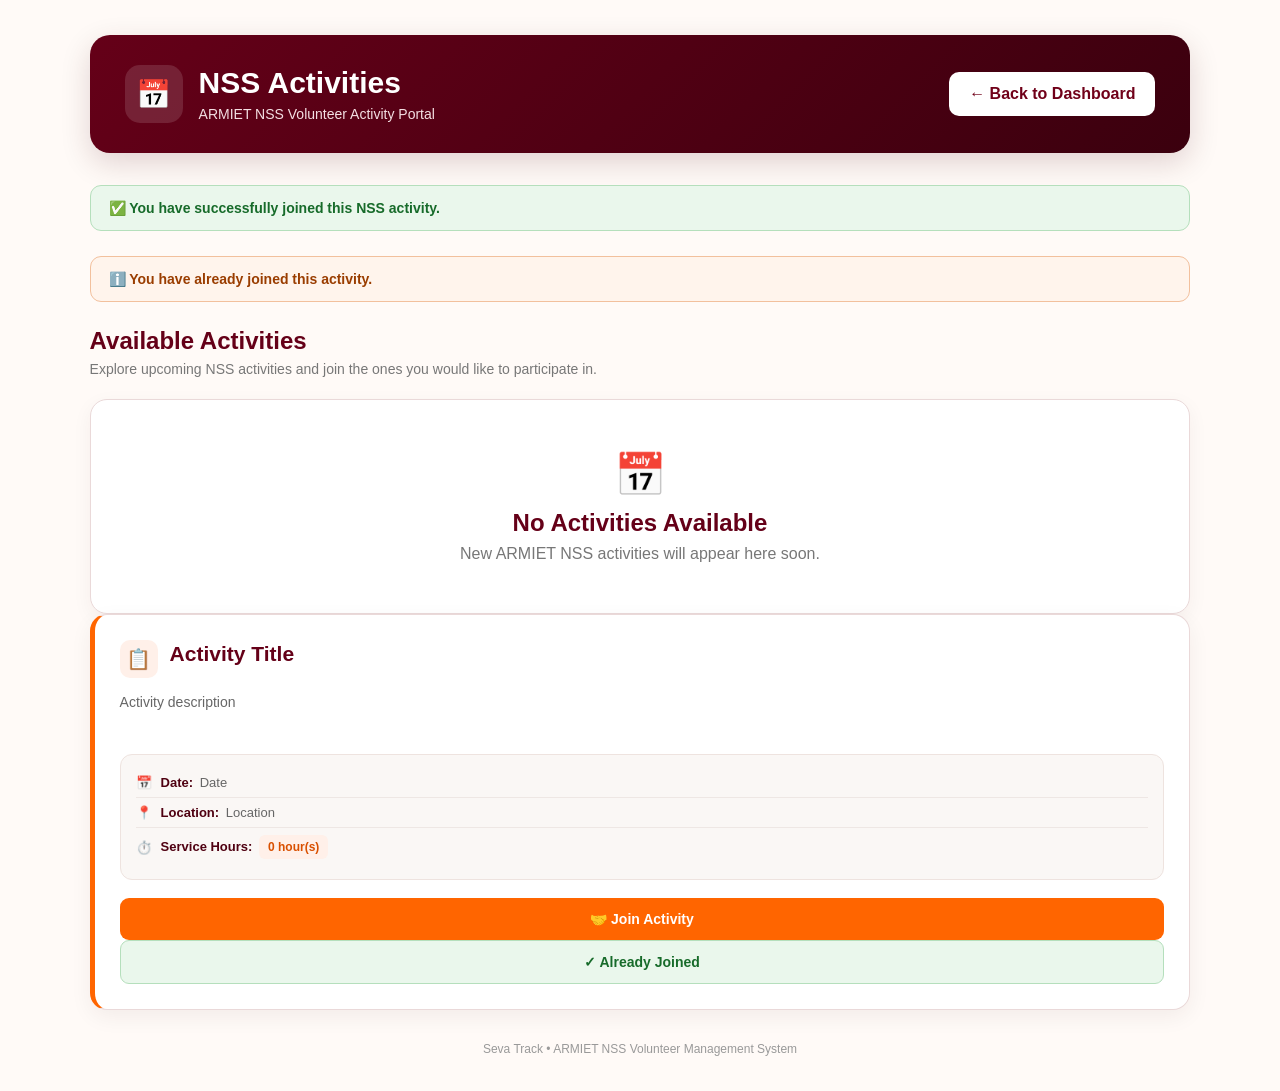
==== src/main/resources/templates/activities.html @ f0406fea "Initial SevaTrack project" ====
<!DOCTYPE html>
<html lang="en" xmlns:th="http://www.thymeleaf.org">

<head>
    <meta charset="UTF-8">
    <meta name="viewport" content="width=device-width, initial-scale=1.0">

    <title>NSS Activities | Seva Track</title>

    <link rel="stylesheet" href="/css/style.css">

    <style>
        * {
            box-sizing: border-box;
        }

        body {
            margin: 0;
            font-family: Arial, Helvetica, sans-serif;
            background: #fffaf7;
            color: #333;
        }

        .activities-page {
            min-height: 100vh;
            padding: 35px 7%;
        }

        /* HEADER */
        .activities-header {
            background: linear-gradient(135deg, #650018, #3b000e);
            color: white;
            padding: 30px 35px;
            border-radius: 20px;
            margin-bottom: 32px;
            display: flex;
            justify-content: space-between;
            align-items: center;
            gap: 20px;
            box-shadow: 0 10px 30px rgba(70, 0, 20, 0.16);
        }

        .header-content {
            display: flex;
            align-items: center;
            gap: 16px;
        }

        .header-icon {
            width: 58px;
            height: 58px;
            border-radius: 15px;
            background: rgba(255, 255, 255, 0.13);
            display: flex;
            align-items: center;
            justify-content: center;
            font-size: 28px;
            flex-shrink: 0;
        }

        .activities-header h1 {
            margin: 0 0 6px;
            font-size: 30px;
        }

        .activities-header p {
            margin: 0;
            color: #f4dfe3;
            font-size: 14px;
        }

        .back-btn {
            background: white;
            color: #700019;
            text-decoration: none;
            padding: 13px 20px;
            border-radius: 10px;
            font-weight: 700;
            white-space: nowrap;
            transition: 0.2s ease;
        }

        .back-btn:hover {
            background: #ff6500;
            color: white;
            transform: translateY(-2px);
        }

        /* MESSAGES */
        .message {
            padding: 14px 18px;
            border-radius: 11px;
            margin-bottom: 25px;
            font-size: 14px;
            font-weight: 600;
        }

        .success-message {
            background: #eaf7ec;
            color: #176b2a;
            border: 1px solid #b5dfbc;
        }

        .error-message {
            background: #fff4ec;
            color: #9a3d00;
            border: 1px solid #f2c09d;
        }

        /* INTRO */
        .activities-intro {
            margin-bottom: 22px;
        }

        .activities-intro h2 {
            margin: 0 0 6px;
            color: #650018;
            font-size: 24px;
        }

        .activities-intro p {
            margin: 0;
            color: #777;
            font-size: 14px;
        }

        /* GRID */
        .activity-grid {
            display: grid;
            grid-template-columns: repeat(auto-fit, minmax(330px, 1fr));
            gap: 24px;
        }

        /* CARD */
        .activity-card {
            background: white;
            border: 1px solid #ead9d9;
            border-left: 5px solid #ff6500;
            border-radius: 17px;
            padding: 25px;
            box-shadow: 0 7px 22px rgba(50, 0, 15, 0.06);
            transition: 0.22s ease;
            display: flex;
            flex-direction: column;
        }

        .activity-card:hover {
            transform: translateY(-4px);
            box-shadow: 0 12px 28px rgba(50, 0, 15, 0.10);
            border-color: #d9aab2;
        }

        .activity-title-row {
            display: flex;
            align-items: flex-start;
            gap: 12px;
            margin-bottom: 10px;
        }

        .activity-icon {
            width: 38px;
            height: 38px;
            border-radius: 10px;
            background: #fff0e9;
            display: flex;
            align-items: center;
            justify-content: center;
            font-size: 20px;
            flex-shrink: 0;
        }

        .activity-card h2 {
            color: #650018;
            margin: 0;
            font-size: 21px;
            line-height: 1.35;
        }

        .activity-description {
            color: #666;
            font-size: 14px;
            line-height: 1.55;
            margin: 4px 0 18px;
            min-height: 44px;
        }

        /* DETAILS */
        .activity-info {
            background: #faf7f5;
            border: 1px solid #eee3df;
            border-radius: 12px;
            padding: 13px 15px;
        }

        .info-row {
            display: flex;
            align-items: center;
            gap: 9px;
            padding: 7px 0;
            color: #666;
            font-size: 13px;
            border-bottom: 1px solid #eee7e4;
        }

        .info-row:last-child {
            border-bottom: none;
        }

        .info-label {
            color: #4f0011;
            font-weight: 700;
            margin-right: 3px;
        }

        .hours-badge {
            display: inline-block;
            background: #fff0e9;
            color: #d95000;
            padding: 5px 9px;
            border-radius: 6px;
            font-weight: 700;
            font-size: 12px;
        }

        /* ACTION */
        .activity-action {
            margin-top: 18px;
        }

        .join-btn {
            width: 100%;
            background: #ff6500;
            color: white;
            border: none;
            padding: 13px;
            border-radius: 9px;
            font-size: 14px;
            font-weight: 700;
            cursor: pointer;
            transition: 0.2s ease;
        }

        .join-btn:hover {
            background: #e95500;
            transform: translateY(-1px);
        }

        .already-joined {
            width: 100%;
            background: #eaf7ec;
            color: #176b2a;
            border: 1px solid #b5dfbc;
            padding: 13px;
            border-radius: 9px;
            font-size: 14px;
            font-weight: 700;
            text-align: center;
        }

        /* EMPTY */
        .no-activities {
            background: white;
            border: 1px solid #ead9d9;
            border-radius: 17px;
            padding: 50px 25px;
            text-align: center;
            box-shadow: 0 6px 20px rgba(50, 0, 15, 0.05);
        }

        .no-activities-icon {
            font-size: 42px;
            margin-bottom: 10px;
        }

        .no-activities h2 {
            color: #650018;
            margin: 0 0 8px;
        }

        .no-activities p {
            color: #777;
            margin: 0;
        }

        /* FOOTER */
        .activities-footer {
            text-align: center;
            margin-top: 32px;
            color: #999;
            font-size: 12px;
        }

        /* TABLET */
        @media (max-width: 800px) {
            .activities-page {
                padding: 22px 5%;
            }

            .activities-header {
                flex-direction: column;
                align-items: flex-start;
                padding: 25px;
            }

            .back-btn {
                width: 100%;
                text-align: center;
            }
        }

        /* MOBILE */
        @media (max-width: 450px) {
            .activities-page {
                padding: 15px 4%;
            }

            .activities-header {
                border-radius: 15px;
                padding: 20px;
            }

            .header-icon {
                width: 48px;
                height: 48px;
                font-size: 24px;
            }

            .activities-header h1 {
                font-size: 24px;
            }

            .activities-header p {
                font-size: 12px;
            }

            .activity-grid {
                grid-template-columns: 1fr;
            }

            .activity-card {
                padding: 20px;
            }
        }
    </style>
</head>

<body>

<div class="activities-page">

    <!-- HEADER -->
    <header class="activities-header">

        <div class="header-content">

            <div class="header-icon">
                📅
            </div>

            <div>
                <h1>NSS Activities</h1>
                <p>ARMIET NSS Volunteer Activity Portal</p>
            </div>

        </div>

        <a th:href="@{/dashboard(studentId=${student.id})}"
           class="back-btn">
            ← Back to Dashboard
        </a>

    </header>


    <main>

        <!-- MESSAGES -->
        <div th:if="${param.success}"
             class="message success-message">
            ✅ You have successfully joined this NSS activity.
        </div>

        <div th:if="${param.error == 'alreadyJoined'}"
             class="message error-message">
            ℹ️ You have already joined this activity.
        </div>


        <!-- INTRO -->
        <div class="activities-intro"
             th:unless="${#lists.isEmpty(activities)}">

            <h2>Available Activities</h2>

            <p>
                Explore upcoming NSS activities and join the ones
                you would like to participate in.
            </p>

        </div>


        <!-- NO ACTIVITIES -->
        <div th:if="${#lists.isEmpty(activities)}"
             class="no-activities">

            <div class="no-activities-icon">
                📅
            </div>

            <h2>No Activities Available</h2>

            <p>
                New ARMIET NSS activities will appear here soon.
            </p>

        </div>


        <!-- ACTIVITY GRID -->
        <div class="activity-grid"
             th:unless="${#lists.isEmpty(activities)}">

            <!-- ACTIVITY CARD -->
            <div class="activity-card"
                 th:each="activity : ${activities}">

                <div class="activity-title-row">

                    <div class="activity-icon">
                        📋
                    </div>

                    <h2 th:text="${activity.title}">
                        Activity Title
                    </h2>

                </div>


                <div class="activity-description"
                     th:text="${activity.description}">
                    Activity description
                </div>


                <!-- DETAILS -->
                <div class="activity-info">

                    <div class="info-row">
                        <span>📅</span>

                        <span>
                            <span class="info-label">Date:</span>
                            <span th:text="${activity.date}">
                                Date
                            </span>
                        </span>
                    </div>

                    <div class="info-row">
                        <span>📍</span>

                        <span>
                            <span class="info-label">Location:</span>
                            <span th:text="${activity.location}">
                                Location
                            </span>
                        </span>
                    </div>

                    <div class="info-row">
                        <span>⏱️</span>

                        <span>
                            <span class="info-label">Service Hours:</span>

                            <span class="hours-badge"
                                  th:text="${activity.serviceHours + ' hour(s)'}">
                                0 hour(s)
                            </span>
                        </span>
                    </div>

                </div>


                <!-- ACTION -->
                <div class="activity-action">

                    <!-- JOIN -->
                    <form action="/activities/join"
                          method="post"
                          th:if="${!joinedActivityIds.contains(activity.id)}">

                        <input type="hidden"
                               name="studentId"
                               th:value="${student.id}">

                        <input type="hidden"
                               name="activityId"
                               th:value="${activity.id}">

                        <button type="submit"
                                class="join-btn">
                            🤝 Join Activity
                        </button>

                    </form>


                    <!-- ALREADY JOINED -->
                    <div class="already-joined"
                         th:if="${joinedActivityIds.contains(activity.id)}">
                        ✓ Already Joined
                    </div>

                </div>

            </div>

        </div>

    </main>


    <!-- FOOTER -->
    <div class="activities-footer">
        Seva Track • ARMIET NSS Volunteer Management System
    </div>

</div>

</body>

</html>
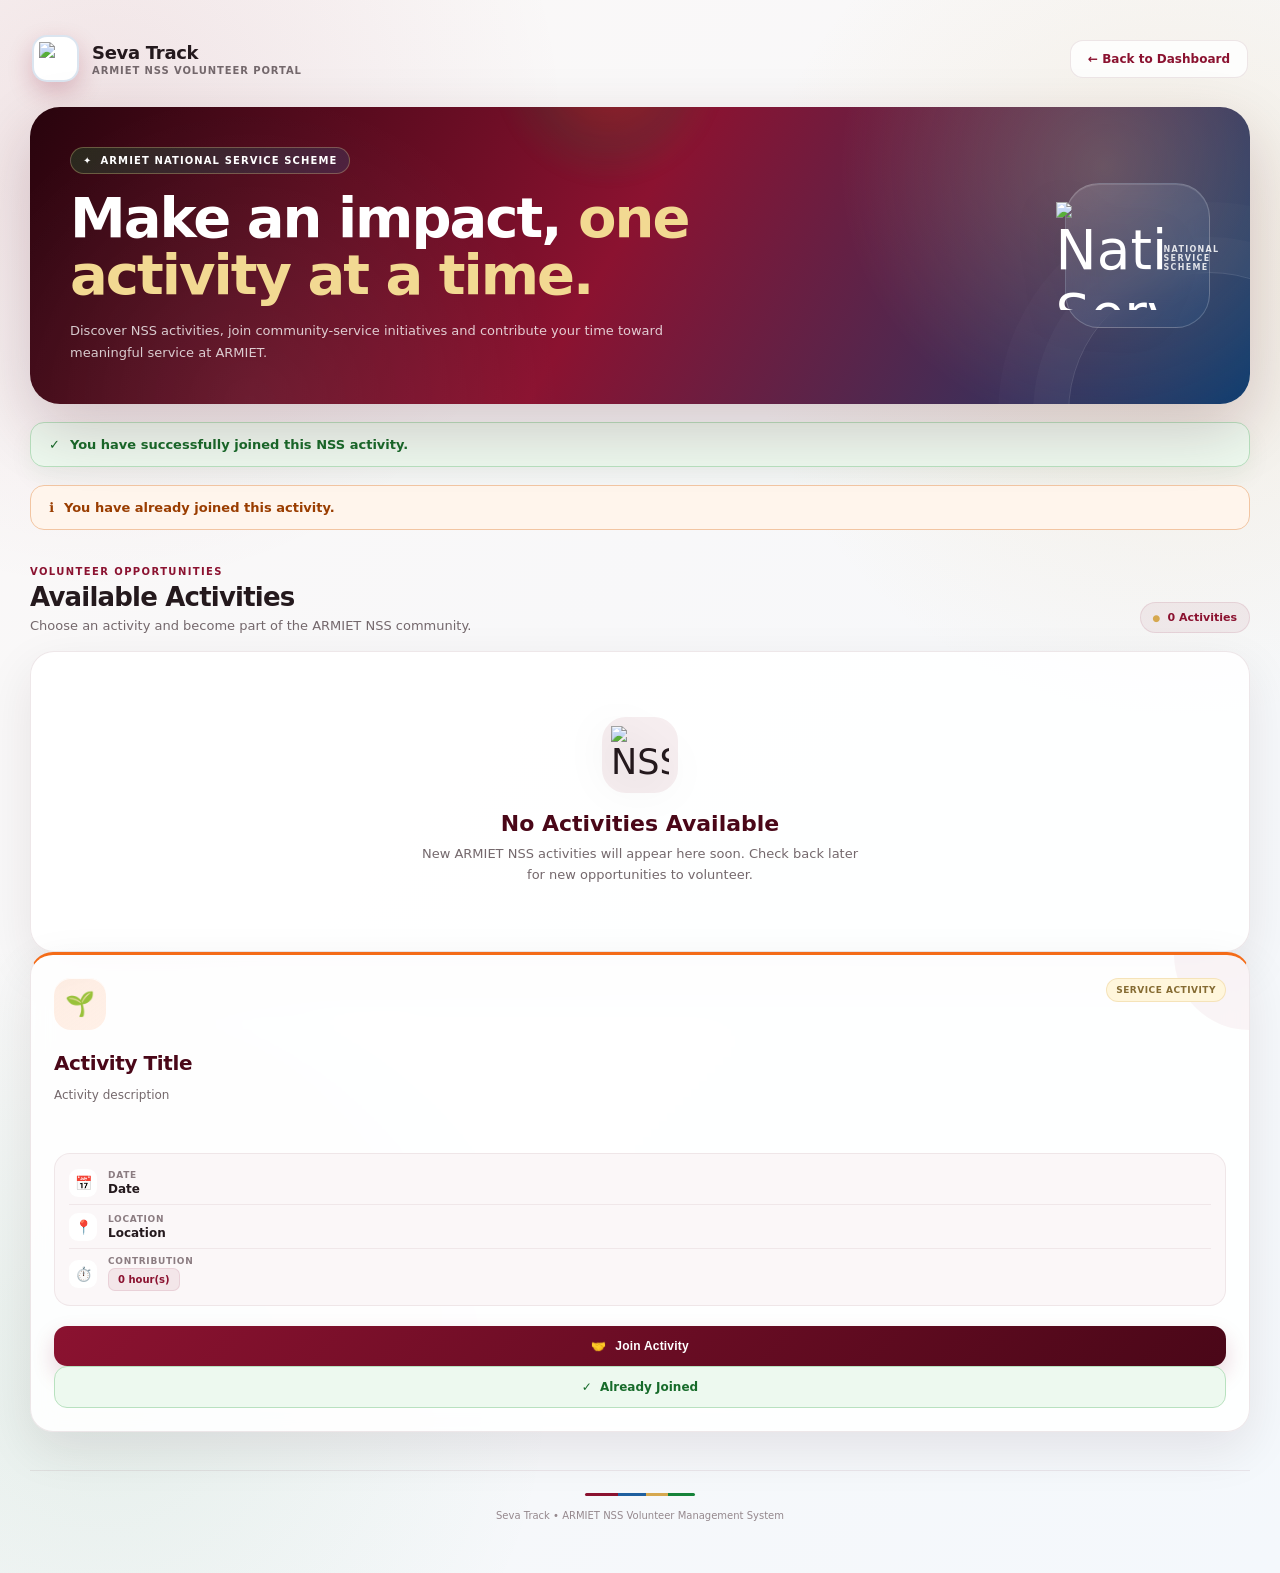
==== commit 3a7e1007: "Complete SevaTrack authentication and UI update" ====
--- a/src/main/resources/templates/activities.html
+++ b/src/main/resources/templates/activities.html
@@ -2,535 +2,2090 @@
 <html lang="en" xmlns:th="http://www.thymeleaf.org">
 
 <head>
+
     <meta charset="UTF-8">
-    <meta name="viewport" content="width=device-width, initial-scale=1.0">
+
+    <meta name="viewport"
+          content="width=device-width, initial-scale=1.0">
 
     <title>NSS Activities | Seva Track</title>
 
-    <link rel="stylesheet" href="/css/style.css">
 
     <style>
+
+        /* =========================================================
+           SEVA TRACK — NSS ACTIVITIES
+           ========================================================= */
+
         * {
             box-sizing: border-box;
         }
 
+
+        :root {
+
+            --crimson: #8b1230;
+            --crimson-dark: #4a0718;
+            --crimson-deep: #28040d;
+
+            --gold: #d6a84f;
+            --gold-light: #f2d992;
+
+            --blue: #1f5f9f;
+            --blue-dark: #123f70;
+            --blue-light: #e5f0ff;
+
+            --green: #16833a;
+            --green-dark: #0d5c29;
+            --green-light: #e8f7ed;
+
+            --orange: #f46b18;
+            --orange-dark: #c84f0c;
+            --orange-light: #fff0e7;
+
+            --text: #24191d;
+            --muted: #74686c;
+
+            --white: #ffffff;
+
+            --surface:
+                rgba(255, 255, 255, 0.90);
+
+            --border:
+                rgba(92, 20, 40, 0.10);
+
+            --shadow:
+                0 18px 50px rgba(48, 5, 18, 0.09);
+        }
+
+
+        /* =========================================================
+           BODY
+           ========================================================= */
+
         body {
+
             margin: 0;
-            font-family: Arial, Helvetica, sans-serif;
-            background: #fffaf7;
-            color: #333;
-        }
+
+            min-height: 100vh;
+
+            font-family:
+                Inter,
+                ui-sans-serif,
+                system-ui,
+                -apple-system,
+                BlinkMacSystemFont,
+                "Segoe UI",
+                sans-serif;
+
+            color: var(--text);
+
+            background:
+
+                radial-gradient(
+                    circle at 8% 8%,
+                    rgba(139, 18, 48, 0.09),
+                    transparent 25%
+                ),
+
+                radial-gradient(
+                    circle at 92% 18%,
+                    rgba(214, 168, 79, 0.14),
+                    transparent 25%
+                ),
+
+                radial-gradient(
+                    circle at 8% 88%,
+                    rgba(22, 131, 58, 0.08),
+                    transparent 25%
+                ),
+
+                linear-gradient(
+                    135deg,
+                    #fbf8f7,
+                    #f4f8fc
+                );
+        }
+
+
+        /* =========================================================
+           PAGE
+           ========================================================= */
 
         .activities-page {
-            min-height: 100vh;
-            padding: 35px 7%;
-        }
-
-        /* HEADER */
-        .activities-header {
-            background: linear-gradient(135deg, #650018, #3b000e);
-            color: white;
-            padding: 30px 35px;
-            border-radius: 20px;
-            margin-bottom: 32px;
+
+            width: min(1400px, 100%);
+
+            margin: auto;
+
+            padding: 30px;
+        }
+
+
+        /* =========================================================
+           TOP NAV
+           ========================================================= */
+
+        .top-nav {
+
             display: flex;
+
+            align-items: center;
+
             justify-content: space-between;
+
+            gap: 20px;
+
+            margin-bottom: 20px;
+
+            padding: 5px 2px;
+        }
+
+
+        .brand {
+
+            display: flex;
+
             align-items: center;
-            gap: 20px;
-            box-shadow: 0 10px 30px rgba(70, 0, 20, 0.16);
-        }
-
-        .header-content {
+
+            gap: 13px;
+        }
+
+
+        .brand-mark {
+
+            width: 47px;
+            height: 47px;
+
             display: flex;
-            align-items: center;
-            gap: 16px;
-        }
-
-        .header-icon {
-            width: 58px;
-            height: 58px;
-            border-radius: 15px;
-            background: rgba(255, 255, 255, 0.13);
-            display: flex;
+
             align-items: center;
             justify-content: center;
-            font-size: 28px;
+
+            border-radius: 15px;
+
+            color: white;
+
+            font-size: 22px;
+
+            background:
+
+                linear-gradient(
+                    145deg,
+                    var(--crimson),
+                    var(--crimson-dark)
+                );
+
+            box-shadow:
+                0 10px 25px
+                rgba(139, 18, 48, 0.23);
+        }
+
+
+        .brand-text strong {
+
+            display: block;
+
+            font-size: 18px;
+
+            letter-spacing: -0.3px;
+        }
+
+
+        .brand-text span {
+
+            display: block;
+
+            margin-top: 2px;
+
+            color: var(--muted);
+
+            font-size: 10px;
+
+            font-weight: 700;
+
+            letter-spacing: 0.9px;
+
+            text-transform: uppercase;
+        }
+
+
+        .back-btn {
+
+            display: inline-flex;
+
+            align-items: center;
+
+            gap: 8px;
+
+            padding: 11px 17px;
+
+            color: var(--crimson);
+
+            background:
+                rgba(255, 255, 255, 0.80);
+
+            border: 1px solid var(--border);
+
+            border-radius: 13px;
+
+            text-decoration: none;
+
+            font-size: 12px;
+
+            font-weight: 800;
+
+            transition:
+                transform 0.25s ease,
+                box-shadow 0.25s ease,
+                background 0.25s ease;
+        }
+
+
+        .back-btn:hover {
+
+            transform: translateY(-2px);
+
+            background: white;
+
+            box-shadow:
+                0 10px 25px
+                rgba(48, 5, 18, 0.10);
+        }
+
+
+        /* =========================================================
+           HERO
+           ========================================================= */
+
+        .activities-hero {
+
+            position: relative;
+
+            overflow: hidden;
+
+            min-height: 260px;
+
+            display: flex;
+
+            align-items: center;
+
+            justify-content: space-between;
+
+            gap: 30px;
+
+            padding: 40px;
+
+            color: white;
+
+            border-radius: 30px;
+
+            background:
+
+                radial-gradient(
+                    circle at 88% 20%,
+                    rgba(240, 213, 141, 0.23),
+                    transparent 24%
+                ),
+
+                radial-gradient(
+                    circle at 18% 100%,
+                    rgba(255, 255, 255, 0.07),
+                    transparent 30%
+                ),
+
+                linear-gradient(
+                    120deg,
+                    #28040d 0%,
+                    #8b1230 48%,
+                    #123f70 100%
+                );
+
+            box-shadow:
+                0 25px 65px
+                rgba(69, 8, 23, 0.20);
+        }
+
+
+        .activities-hero::before {
+            content: "";
+            position: absolute;
+            width: 230px;
+            height: 230px;
+            left: 38%;
+            top: -150px;
+            border-radius: 50%;
+            background: rgba(22, 131, 58, 0.16);
+            filter: blur(4px);
+        }
+
+        .activities-hero::after {
+
+            content: "";
+
+            position: absolute;
+
+            width: 280px;
+            height: 280px;
+
+            right: -100px;
+            bottom: -150px;
+
+            border-radius: 50%;
+
+            border:
+                1px solid
+                rgba(255, 255, 255, 0.13);
+
+            box-shadow:
+
+                0 0 0 35px
+                rgba(255, 255, 255, 0.025),
+
+                0 0 0 70px
+                rgba(255, 255, 255, 0.015);
+        }
+
+
+        .hero-content {
+
+            position: relative;
+
+            z-index: 1;
+
+            max-width: 760px;
+        }
+
+
+                .hero-label {
+
+            display: inline-flex;
+
+            align-items: center;
+
+            gap: 8px;
+
+            margin-bottom: 15px;
+
+            padding: 7px 12px;
+
+            color: #ffffff;
+
+            background:
+                linear-gradient(
+                    135deg,
+                    rgba(22, 131, 58, 0.28),
+                    rgba(31, 95, 159, 0.24)
+                );
+
+            border:
+                1px solid
+                rgba(240, 213, 141, 0.30);
+
+            border-radius: 50px;
+
+            font-size: 10px;
+
+            font-weight: 900;
+
+            letter-spacing: 1.1px;
+
+            text-transform: uppercase;
+        }
+
+
+
+
+
+        .hero-label::before {
+
+            content: "✦";
+        }
+
+
+        .hero-title {
+
+            margin: 0;
+
+            font-size:
+                clamp(34px, 5vw, 56px);
+
+            line-height: 1.02;
+
+            letter-spacing: -2px;
+        }
+
+
+        .hero-title span {
+
+            color: var(--gold-light);
+        }
+
+
+        .hero-description {
+
+            max-width: 650px;
+
+            margin: 17px 0 0;
+
+            color:
+                rgba(255, 255, 255, 0.78);
+
+            font-size: 13px;
+
+            line-height: 1.7;
+        }
+
+
+        .hero-icon {
+
+            position: relative;
+
+            z-index: 1;
+
+            width: 125px;
+            height: 125px;
+
             flex-shrink: 0;
-        }
-
-        .activities-header h1 {
-            margin: 0 0 6px;
-            font-size: 30px;
-        }
-
-        .activities-header p {
-            margin: 0;
-            color: #f4dfe3;
-            font-size: 14px;
-        }
-
-        .back-btn {
-            background: white;
-            color: #700019;
-            text-decoration: none;
-            padding: 13px 20px;
-            border-radius: 10px;
-            font-weight: 700;
-            white-space: nowrap;
-            transition: 0.2s ease;
-        }
-
-        .back-btn:hover {
-            background: #ff6500;
-            color: white;
-            transform: translateY(-2px);
-        }
-
-        /* MESSAGES */
-        .message {
-            padding: 14px 18px;
-            border-radius: 11px;
-            margin-bottom: 25px;
-            font-size: 14px;
-            font-weight: 600;
-        }
-
-        .success-message {
-            background: #eaf7ec;
-            color: #176b2a;
-            border: 1px solid #b5dfbc;
-        }
-
-        .error-message {
-            background: #fff4ec;
-            color: #9a3d00;
-            border: 1px solid #f2c09d;
-        }
-
-        /* INTRO */
-        .activities-intro {
-            margin-bottom: 22px;
-        }
-
-        .activities-intro h2 {
-            margin: 0 0 6px;
-            color: #650018;
-            font-size: 24px;
-        }
-
-        .activities-intro p {
-            margin: 0;
-            color: #777;
-            font-size: 14px;
-        }
-
-        /* GRID */
-        .activity-grid {
-            display: grid;
-            grid-template-columns: repeat(auto-fit, minmax(330px, 1fr));
-            gap: 24px;
-        }
-
-        /* CARD */
-        .activity-card {
-            background: white;
-            border: 1px solid #ead9d9;
-            border-left: 5px solid #ff6500;
-            border-radius: 17px;
-            padding: 25px;
-            box-shadow: 0 7px 22px rgba(50, 0, 15, 0.06);
-            transition: 0.22s ease;
+
             display: flex;
-            flex-direction: column;
-        }
-
-        .activity-card:hover {
-            transform: translateY(-4px);
-            box-shadow: 0 12px 28px rgba(50, 0, 15, 0.10);
-            border-color: #d9aab2;
-        }
-
-        .activity-title-row {
-            display: flex;
-            align-items: flex-start;
-            gap: 12px;
-            margin-bottom: 10px;
-        }
-
-        .activity-icon {
-            width: 38px;
-            height: 38px;
-            border-radius: 10px;
-            background: #fff0e9;
-            display: flex;
+
             align-items: center;
             justify-content: center;
+
+            border-radius: 32px;
+
+            color: white;
+
+            background:
+                rgba(255, 255, 255, 0.08);
+
+            border:
+                1px solid
+                rgba(255, 255, 255, 0.15);
+
+            backdrop-filter: blur(15px);
+
+            font-size: 55px;
+
+            box-shadow:
+                inset 0 1px 0
+                rgba(255, 255, 255, 0.12);
+        }
+
+
+
+        /* =========================================================
+           NSS LOGO
+           ========================================================= */
+
+        .nss-logo {
+            width: 82px;
+            height: 82px;
+            display: block;
+            object-fit: contain;
+            filter: drop-shadow(0 10px 22px rgba(0, 0, 0, 0.16));
+        }
+
+        .brand-mark {
+            overflow: hidden;
+            background: #ffffff;
+            border: 2px solid rgba(31, 95, 159, 0.16);
+            padding: 5px;
+        }
+
+        .brand-mark .nss-logo {
+            width: 100%;
+            height: 100%;
+            filter: none;
+        }
+
+        .hero-icon {
+            width: 145px;
+            height: 145px;
+            border-radius: 34px;
+            background:
+                linear-gradient(
+                    145deg,
+                    rgba(255,255,255,0.13),
+                    rgba(31,95,159,0.18)
+                );
+            border: 1px solid rgba(255,255,255,0.20);
+        }
+
+        .hero-icon .nss-logo {
+            width: 108px;
+            height: 108px;
+        }
+
+        .hero-icon-label {
+            display: block;
+            margin-top: 6px;
+            color: rgba(255,255,255,0.85);
+            font-size: 8px;
+            font-weight: 900;
+            letter-spacing: 1.3px;
+            text-transform: uppercase;
+        }
+
+        .activity-card:nth-child(3n+2) .activity-icon {
+            background: linear-gradient(145deg, rgba(31,95,159,0.11), rgba(229,240,255,0.95));
+        }
+
+        .activity-card:nth-child(3n+3) .activity-icon {
+            background: linear-gradient(145deg, rgba(22,131,58,0.11), rgba(232,247,237,0.95));
+        }
+
+        .activity-card:nth-child(3n+2):hover {
+            border-color: rgba(31,95,159,0.28);
+        }
+
+        .activity-card:nth-child(3n+3):hover {
+            border-color: rgba(22,131,58,0.28);
+        }
+
+        .join-btn {
+            background:
+                linear-gradient(
+                    135deg,
+                    var(--green-dark),
+                    var(--green)
+                );
+            box-shadow:
+                0 10px 22px rgba(22, 131, 58, 0.20);
+        }
+
+        .join-btn:hover {
+            box-shadow:
+                0 15px 30px rgba(22, 131, 58, 0.28);
+        }
+
+        .already-joined {
+            color: var(--green-dark);
+            background: var(--green-light);
+            border-color: #b8dfc1;
+        }
+
+        .activity-count {
+            color: var(--blue-dark);
+            background: var(--blue-light);
+            border-color: rgba(31,95,159,0.14);
+        }
+
+        .activity-count::before {
+            color: var(--green);
+        }
+
+        .activity-tag {
+            color: var(--blue-dark);
+            background: #edf5ff;
+            border-color: rgba(31,95,159,0.18);
+        }
+
+        .hours-badge {
+            color: var(--green-dark);
+            background: var(--green-light);
+            border-color: rgba(22,131,58,0.15);
+        }
+
+        .info-icon {
+            color: var(--blue-dark);
+        }
+
+        /* =========================================================
+           MESSAGES
+           ========================================================= */
+
+        .message {
+
+            display: flex;
+
+            align-items: center;
+
+            gap: 10px;
+
+            margin-top: 18px;
+
+            padding: 14px 18px;
+
+            border-radius: 14px;
+
+            font-size: 13px;
+
+            font-weight: 700;
+
+            animation:
+                messageIn 0.4s ease;
+        }
+
+
+        @keyframes messageIn {
+
+            from {
+
+                opacity: 0;
+
+                transform:
+                    translateY(-8px);
+            }
+
+            to {
+
+                opacity: 1;
+
+                transform:
+                    translateY(0);
+            }
+        }
+
+
+        .success-message {
+
+            color: #176b2a;
+
+            background: #edf9ef;
+
+            border:
+                1px solid
+                #b8e1bf;
+
+            box-shadow:
+                0 10px 25px
+                rgba(23, 107, 42, 0.06);
+        }
+
+
+        .error-message {
+
+            color: #9a3d00;
+
+            background: #fff5ec;
+
+            border:
+                1px solid
+                #f2c5a2;
+        }
+
+
+        /* =========================================================
+           SECTION HEADER
+           ========================================================= */
+
+        .section-header {
+
+            display: flex;
+
+            align-items: end;
+
+            justify-content: space-between;
+
+            gap: 20px;
+
+            margin-top: 36px;
+
+            margin-bottom: 18px;
+        }
+
+
+        .section-kicker {
+
+            margin: 0 0 5px;
+
+            color: var(--crimson);
+
+            font-size: 10px;
+
+            font-weight: 900;
+
+            letter-spacing: 1.4px;
+
+            text-transform: uppercase;
+        }
+
+
+        .section-title {
+
+            margin: 0;
+
+            font-size: 26px;
+
+            letter-spacing: -0.8px;
+        }
+
+
+        .section-subtitle {
+
+            margin: 6px 0 0;
+
+            color: var(--muted);
+
+            font-size: 13px;
+        }
+
+
+        /* =========================================================
+           ACTIVITY COUNT
+           ========================================================= */
+
+        .activity-count {
+
+            display: inline-flex;
+
+            align-items: center;
+
+            gap: 7px;
+
+            padding: 8px 12px;
+
+            color: var(--crimson);
+
+            background:
+                rgba(139, 18, 48, 0.06);
+
+            border:
+                1px solid
+                rgba(139, 18, 48, 0.10);
+
+            border-radius: 50px;
+
+            font-size: 11px;
+
+            font-weight: 800;
+        }
+
+
+        .activity-count::before {
+
+            content: "●";
+
+            color: var(--gold);
+
+            font-size: 9px;
+        }
+
+
+        /* =========================================================
+           ACTIVITY GRID
+           ========================================================= */
+
+        .activity-grid {
+
+            display: grid;
+
+            grid-template-columns:
+                repeat(
+                    auto-fit,
+                    minmax(330px, 1fr)
+                );
+
+            gap: 18px;
+        }
+
+
+        /* =========================================================
+           ACTIVITY CARD
+           ========================================================= */
+
+        .activity-card {
+
+            position: relative;
+
+            overflow: hidden;
+
+            min-height: 385px;
+
+            display: flex;
+
+            flex-direction: column;
+
+            padding: 23px;
+
+            background:
+                rgba(255, 255, 255, 0.90);
+
+            border:
+                1px solid
+                var(--border);
+
+            border-radius: 23px;
+
+            box-shadow: var(--shadow);
+
+            backdrop-filter: blur(12px);
+
+            transition:
+                transform 0.30s ease,
+                box-shadow 0.30s ease,
+                border-color 0.30s ease;
+        }
+
+
+        .activity-card::before {
+
+            content: "";
+
+            position: absolute;
+
+            width: 150px;
+            height: 150px;
+
+            right: -75px;
+            top: -75px;
+
+            border-radius: 50%;
+
+            background:
+                rgba(139, 18, 48, 0.045);
+
+            transition:
+                transform 0.35s ease;
+        }
+
+
+        .activity-card:hover {
+
+            transform:
+                translateY(-7px);
+
+            border-color:
+                rgba(139, 18, 48, 0.18);
+
+            box-shadow:
+                0 28px 60px
+                rgba(48, 5, 18, 0.14);
+        }
+
+
+        .activity-card:hover::before {
+
+            transform:
+                scale(1.35);
+        }
+
+
+        /* =========================================================
+           CARD TOP
+           ========================================================= */
+
+        .activity-top {
+
+            position: relative;
+
+            z-index: 1;
+
+            display: flex;
+
+            align-items: flex-start;
+
+            justify-content: space-between;
+
+            gap: 15px;
+
+            margin-bottom: 20px;
+        }
+
+
+        .activity-icon {
+
+            width: 52px;
+            height: 52px;
+
+            flex-shrink: 0;
+
+            display: flex;
+
+            align-items: center;
+            justify-content: center;
+
+            border-radius: 17px;
+
+            background:
+
+                linear-gradient(
+                    145deg,
+                    rgba(139, 18, 48, 0.10),
+                    rgba(214, 168, 79, 0.13)
+                );
+
+            font-size: 24px;
+
+            box-shadow:
+                inset 0 1px 0
+                rgba(255, 255, 255, 0.8);
+        }
+
+
+        .activity-tag {
+
+            display: inline-flex;
+
+            align-items: center;
+
+            padding: 6px 9px;
+
+            color: #856b32;
+
+            background: #fff6dc;
+
+            border:
+                1px solid
+                rgba(214, 168, 79, 0.25);
+
+            border-radius: 50px;
+
+            font-size: 9px;
+
+            font-weight: 900;
+
+            letter-spacing: 0.5px;
+
+            text-transform: uppercase;
+        }
+
+
+        /* =========================================================
+           CARD TITLE
+           ========================================================= */
+
+        .activity-card h2 {
+
+            position: relative;
+
+            z-index: 1;
+
+            margin: 0;
+
+            color: var(--crimson-dark);
+
             font-size: 20px;
+
+            line-height: 1.35;
+
+            letter-spacing: -0.4px;
+        }
+
+
+        .activity-description {
+
+            position: relative;
+
+            z-index: 1;
+
+            min-height: 47px;
+
+            margin: 9px 0 20px;
+
+            color: var(--muted);
+
+            font-size: 12px;
+
+            line-height: 1.65;
+        }
+
+
+        /* =========================================================
+           DETAILS
+           ========================================================= */
+
+        .activity-info {
+
+            position: relative;
+
+            z-index: 1;
+
+            padding: 7px 14px;
+
+            background:
+                rgba(250, 246, 247, 0.80);
+
+            border:
+                1px solid
+                rgba(92, 20, 40, 0.07);
+
+            border-radius: 16px;
+        }
+
+
+        .info-row {
+
+            display: flex;
+
+            align-items: center;
+
+            gap: 11px;
+
+            min-height: 44px;
+
+            padding: 7px 0;
+
+            border-bottom:
+                1px solid
+                rgba(92, 20, 40, 0.07);
+
+            color: var(--muted);
+
+            font-size: 12px;
+        }
+
+
+        .info-row:last-child {
+
+            border-bottom: none;
+        }
+
+
+        .info-icon {
+
+            width: 28px;
+            height: 28px;
+
             flex-shrink: 0;
-        }
-
-        .activity-card h2 {
-            color: #650018;
+
+            display: flex;
+
+            align-items: center;
+            justify-content: center;
+
+            border-radius: 9px;
+
+            background: white;
+
+            font-size: 14px;
+        }
+
+
+        .info-content {
+
+            min-width: 0;
+        }
+
+
+        .info-label {
+
+            display: block;
+
+            margin-bottom: 2px;
+
+            color: #8b7c81;
+
+            font-size: 9px;
+
+            font-weight: 900;
+
+            letter-spacing: 0.7px;
+
+            text-transform: uppercase;
+        }
+
+
+        .info-value {
+
+            display: block;
+
+            overflow: hidden;
+
+            color: var(--text);
+
+            font-size: 12px;
+
+            font-weight: 650;
+
+            text-overflow: ellipsis;
+
+            white-space: nowrap;
+        }
+
+
+        .hours-badge {
+
+            display: inline-flex;
+
+            align-items: center;
+
+            padding: 5px 9px;
+
+            color: var(--crimson);
+
+            background:
+                rgba(139, 18, 48, 0.07);
+
+            border:
+                1px solid
+                rgba(139, 18, 48, 0.10);
+
+            border-radius: 7px;
+
+            font-size: 10px;
+
+            font-weight: 900;
+        }
+
+
+        /* =========================================================
+           ACTION
+           ========================================================= */
+
+        .activity-action {
+
+            position: relative;
+
+            z-index: 1;
+
+            margin-top: auto;
+
+            padding-top: 20px;
+        }
+
+
+        .activity-action form {
+
             margin: 0;
-            font-size: 21px;
-            line-height: 1.35;
-        }
-
-        .activity-description {
-            color: #666;
-            font-size: 14px;
-            line-height: 1.55;
-            margin: 4px 0 18px;
-            min-height: 44px;
-        }
-
-        /* DETAILS */
-        .activity-info {
-            background: #faf7f5;
-            border: 1px solid #eee3df;
-            border-radius: 12px;
-            padding: 13px 15px;
-        }
-
-        .info-row {
+        }
+
+
+        .join-btn {
+
+            width: 100%;
+
             display: flex;
+
             align-items: center;
+
+            justify-content: center;
+
             gap: 9px;
-            padding: 7px 0;
-            color: #666;
+
+            padding: 13px 16px;
+
+            color: white;
+
+            background:
+
+                linear-gradient(
+                    135deg,
+                    var(--crimson),
+                    var(--crimson-dark)
+                );
+
+            border: none;
+
+            border-radius: 13px;
+
+            font-size: 12px;
+
+            font-weight: 850;
+
+            letter-spacing: 0.2px;
+
+            cursor: pointer;
+
+            box-shadow:
+                0 10px 22px
+                rgba(139, 18, 48, 0.18);
+
+            transition:
+                transform 0.25s ease,
+                box-shadow 0.25s ease;
+        }
+
+
+        .join-btn:hover {
+
+            transform:
+                translateY(-2px);
+
+            box-shadow:
+                0 15px 30px
+                rgba(139, 18, 48, 0.25);
+        }
+
+
+        .join-btn:active {
+
+            transform:
+                translateY(0);
+        }
+
+
+        .already-joined {
+
+            width: 100%;
+
+            display: flex;
+
+            align-items: center;
+
+            justify-content: center;
+
+            gap: 8px;
+
+            padding: 13px 16px;
+
+            color: #176b2a;
+
+            background:
+                #edf9ef;
+
+            border:
+                1px solid
+                #b8e1bf;
+
+            border-radius: 13px;
+
+            font-size: 12px;
+
+            font-weight: 850;
+        }
+
+
+        /* =========================================================
+           EMPTY STATE
+           ========================================================= */
+
+        .no-activities {
+
+            padding: 65px 25px;
+
+            text-align: center;
+
+            background:
+                rgba(255, 255, 255, 0.88);
+
+            border:
+                1px solid
+                var(--border);
+
+            border-radius: 24px;
+
+            box-shadow: var(--shadow);
+        }
+
+
+        .no-activities-icon {
+
+            width: 76px;
+            height: 76px;
+
+            display: flex;
+
+            align-items: center;
+            justify-content: center;
+
+            margin: 0 auto 18px;
+
+            border-radius: 24px;
+
+            background:
+                rgba(139, 18, 48, 0.07);
+
+            font-size: 35px;
+        }
+
+
+        .no-activities h2 {
+
+            margin: 0 0 8px;
+
+            color: var(--crimson-dark);
+
+            font-size: 22px;
+        }
+
+
+        .no-activities p {
+
+            max-width: 450px;
+
+            margin: auto;
+
+            color: var(--muted);
+
             font-size: 13px;
-            border-bottom: 1px solid #eee7e4;
-        }
-
-        .info-row:last-child {
-            border-bottom: none;
-        }
-
-        .info-label {
-            color: #4f0011;
-            font-weight: 700;
-            margin-right: 3px;
-        }
-
-        .hours-badge {
-            display: inline-block;
-            background: #fff0e9;
-            color: #d95000;
-            padding: 5px 9px;
-            border-radius: 6px;
-            font-weight: 700;
-            font-size: 12px;
-        }
-
-        /* ACTION */
-        .activity-action {
-            margin-top: 18px;
-        }
-
-        .join-btn {
-            width: 100%;
-            background: #ff6500;
-            color: white;
-            border: none;
-            padding: 13px;
-            border-radius: 9px;
-            font-size: 14px;
-            font-weight: 700;
-            cursor: pointer;
-            transition: 0.2s ease;
-        }
-
-        .join-btn:hover {
-            background: #e95500;
-            transform: translateY(-1px);
-        }
-
-        .already-joined {
-            width: 100%;
-            background: #eaf7ec;
-            color: #176b2a;
-            border: 1px solid #b5dfbc;
-            padding: 13px;
-            border-radius: 9px;
-            font-size: 14px;
-            font-weight: 700;
+
+            line-height: 1.6;
+        }
+
+
+        /* =========================================================
+           FOOTER
+           ========================================================= */
+
+        .activities-footer {
+            position: relative;
+
+            margin-top: 38px;
+
+            padding: 22px 10px;
+
             text-align: center;
-        }
-
-        /* EMPTY */
-        .no-activities {
-            background: white;
-            border: 1px solid #ead9d9;
-            border-radius: 17px;
-            padding: 50px 25px;
-            text-align: center;
-            box-shadow: 0 6px 20px rgba(50, 0, 15, 0.05);
-        }
-
-        .no-activities-icon {
-            font-size: 42px;
-            margin-bottom: 10px;
-        }
-
-        .no-activities h2 {
-            color: #650018;
-            margin: 0 0 8px;
-        }
-
-        .no-activities p {
-            color: #777;
-            margin: 0;
-        }
-
-        /* FOOTER */
-        .activities-footer {
-            text-align: center;
-            margin-top: 32px;
-            color: #999;
-            font-size: 12px;
-        }
-
-        /* TABLET */
-        @media (max-width: 800px) {
+
+            color: #95888d;
+
+            border-top:
+                1px solid
+                rgba(92, 20, 40, 0.08);
+
+            font-size: 10px;
+        }
+
+        .activities-footer::before {
+            content: "";
+            display: block;
+            width: 110px;
+            height: 3px;
+            margin: 0 auto 14px;
+            border-radius: 10px;
+            background:
+                linear-gradient(
+                    90deg,
+                    var(--crimson) 0 30%,
+                    var(--blue) 30% 55%,
+                    var(--gold) 55% 75%,
+                    var(--green) 75% 100%
+                );
+        }
+
+
+        /* =========================================================
+           TABLET
+           ========================================================= */
+
+        @media (max-width: 850px) {
+
             .activities-page {
-                padding: 22px 5%;
-            }
-
-            .activities-header {
+
+                padding: 22px;
+            }
+
+
+            .activities-hero {
+
+                padding: 32px;
+
+            }
+
+
+            .hero-icon {
+
+                width: 100px;
+                height: 100px;
+
+                font-size: 44px;
+            }
+
+
+            .activity-grid {
+
+                grid-template-columns:
+                    repeat(
+                        2,
+                        minmax(0, 1fr)
+                    );
+            }
+        }
+
+
+        /* =========================================================
+           MOBILE
+           ========================================================= */
+
+        @media (max-width: 650px) {
+
+            .activities-page {
+
+                padding: 15px;
+            }
+
+
+            .top-nav {
+
+                margin-bottom: 15px;
+            }
+
+
+            .brand-text span {
+
+                display: none;
+            }
+
+
+            .brand-mark {
+
+                width: 43px;
+                height: 43px;
+
+                border-radius: 13px;
+            }
+
+
+            .brand-text strong {
+
+                font-size: 16px;
+            }
+
+
+            .back-btn {
+
+                padding: 10px 12px;
+
+                font-size: 11px;
+            }
+
+
+            .activities-hero {
+
                 flex-direction: column;
+
                 align-items: flex-start;
-                padding: 25px;
-            }
+
+                padding: 28px 22px;
+
+                border-radius: 24px;
+            }
+
+
+            .hero-title {
+
+                font-size: 36px;
+
+                letter-spacing: -1px;
+            }
+
+
+            .hero-description {
+
+                font-size: 12px;
+            }
+
+
+            .hero-icon {
+
+                width: 100%;
+
+                height: 80px;
+
+                border-radius: 20px;
+
+                font-size: 36px;
+            }
+
+
+            .section-header {
+
+                align-items: flex-start;
+
+                flex-direction: column;
+
+                margin-top: 30px;
+            }
+
+
+            .activity-grid {
+
+                grid-template-columns: 1fr;
+            }
+
+
+            .activity-card {
+
+                min-height: 365px;
+            }
+        }
+
+
+
+        @media (max-width: 650px) {
+            .hero-icon .nss-logo {
+                width: 70px;
+                height: 70px;
+            }
+        }
+
+        /* =========================================================
+           SMALL MOBILE
+           ========================================================= */
+
+        @media (max-width: 400px) {
+
+            .activities-page {
+
+                padding: 11px;
+            }
+
+
+            .top-nav {
+
+                align-items: flex-start;
+            }
+
 
             .back-btn {
-                width: 100%;
-                text-align: center;
-            }
-        }
-
-        /* MOBILE */
-        @media (max-width: 450px) {
-            .activities-page {
-                padding: 15px 4%;
-            }
-
-            .activities-header {
-                border-radius: 15px;
+
+                font-size: 10px;
+
+                padding: 9px 10px;
+            }
+
+
+            .hero-title {
+
+                font-size: 32px;
+            }
+
+
+            .activity-card {
+
                 padding: 20px;
             }
-
-            .header-icon {
-                width: 48px;
-                height: 48px;
-                font-size: 24px;
-            }
-
-            .activities-header h1 {
-                font-size: 24px;
-            }
-
-            .activities-header p {
-                font-size: 12px;
-            }
-
-            .activity-grid {
-                grid-template-columns: 1fr;
-            }
-
-            .activity-card {
-                padding: 20px;
-            }
-        }
+        }
+
+    
+
+        /* =========================================================
+           ORANGE ACCENTS — FIVE-COLOR SEVA TRACK IDENTITY
+           ========================================================= */
+
+        .orange-accent {
+            color: var(--orange) !important;
+        }
+
+        /* Orange activity cards: energetic, but still secondary to crimson */
+        .activity-card:nth-child(3n+1) {
+            border-top: 3px solid var(--orange);
+        }
+
+        .activity-card:nth-child(3n+1) .activity-icon {
+            background:
+                linear-gradient(
+                    145deg,
+                    rgba(244,107,24,0.12),
+                    var(--orange-light)
+                );
+            color: var(--orange-dark);
+        }
+
+        .activity-card:nth-child(3n+1):hover {
+            border-color: rgba(244,107,24,0.32);
+        }
+
+        /* Keep the action button in the NSS green family */
+        .join-btn.orange {
+            background:
+                linear-gradient(
+                    135deg,
+                    var(--orange-dark),
+                    var(--orange)
+                );
+            box-shadow:
+                0 10px 22px rgba(244,107,24,0.22);
+        }
+
+        .join-btn.orange:hover {
+            box-shadow:
+                0 15px 30px rgba(244,107,24,0.30);
+        }
+
+        /* Orange attention state for messages */
+        .attention-message,
+        .pending-message {
+            color: var(--orange-dark);
+            background: var(--orange-light);
+            border: 1px solid rgba(244,107,24,0.24);
+        }
+
+        /* Five-color decorative activity accent */
+        .activities-hero::before {
+            background:
+                radial-gradient(
+                    circle,
+                    rgba(244,107,24,0.20),
+                    rgba(22,131,58,0.12) 45%,
+                    transparent 70%
+                );
+        }
+
+        @media (max-width: 760px) {
+            .activity-card:nth-child(3n+1) {
+                border-top-width: 2px;
+            }
+        }
+
     </style>
+
 </head>
 
+
 <body>
 
+
 <div class="activities-page">
 
-    <!-- HEADER -->
-    <header class="activities-header">
-
-        <div class="header-content">
-
-            <div class="header-icon">
-                📅
+
+    <!-- =========================================================
+         TOP NAVIGATION
+         ========================================================= -->
+
+    <nav class="top-nav">
+
+
+        <div class="brand">
+
+            <div class="brand-mark">
+                <img
+                    src="/images/nss-logo.png"
+                    alt="National Service Scheme Logo"
+                    class="nss-logo">
             </div>
 
+
+            <div class="brand-text">
+
+                <strong>
+                    Seva Track
+                </strong>
+
+                <span>
+                    ARMIET NSS Volunteer Portal
+                </span>
+
+            </div>
+
+        </div>
+
+
+        <a
+            th:href="@{/dashboard(studentId=${student.id})}"
+            class="back-btn">
+
+            ← Back to Dashboard
+
+        </a>
+
+    </nav>
+
+
+
+    <!-- =========================================================
+         HERO
+         ========================================================= -->
+
+    <section class="activities-hero">
+
+
+        <div class="hero-content">
+
+
+            <div class="hero-label">
+                ARMIET National Service Scheme
+            </div>
+
+
+            <h1 class="hero-title">
+
+                Make an impact,
+                <span>
+                    one activity at a time.
+                </span>
+
+            </h1>
+
+
+            <p class="hero-description">
+
+                Discover NSS activities, join community-service
+                initiatives and contribute your time toward meaningful
+                service at ARMIET.
+
+            </p>
+
+        </div>
+
+
+        <div class="hero-icon">
+            <img
+                src="/images/nss-logo.png"
+                alt="National Service Scheme Logo"
+                class="nss-logo">
+            <span class="hero-icon-label">National Service Scheme</span>
+        </div>
+
+
+    </section>
+
+
+
+    <main>
+
+
+        <!-- =====================================================
+             MESSAGES
+             ===================================================== -->
+
+        <div
+            th:if="${param.success}"
+            class="message success-message">
+
+            <span>✓</span>
+
+            <span>
+                You have successfully joined this NSS activity.
+            </span>
+
+        </div>
+
+
+        <div
+            th:if="${param.error == 'alreadyJoined'}"
+            class="message error-message">
+
+            <span>ℹ</span>
+
+            <span>
+                You have already joined this activity.
+            </span>
+
+        </div>
+
+
+
+        <!-- =====================================================
+             SECTION HEADER
+             ===================================================== -->
+
+        <div
+            class="section-header"
+            th:unless="${#lists.isEmpty(activities)}">
+
+
             <div>
-                <h1>NSS Activities</h1>
-                <p>ARMIET NSS Volunteer Activity Portal</p>
+
+                <p class="section-kicker">
+                    Volunteer opportunities
+                </p>
+
+
+                <h2 class="section-title">
+                    Available Activities
+                </h2>
+
+
+                <p class="section-subtitle">
+
+                    Choose an activity and become part of
+                    the ARMIET NSS community.
+
+                </p>
+
             </div>
 
+
+            <div class="activity-count">
+
+                <span
+                    th:text="${#lists.size(activities) + ' Activities'}">
+                    0 Activities
+                </span>
+
+            </div>
+
+
         </div>
 
-        <a th:href="@{/dashboard(studentId=${student.id})}"
-           class="back-btn">
-            ← Back to Dashboard
-        </a>
-
-    </header>
-
-
-    <main>
-
-        <!-- MESSAGES -->
-        <div th:if="${param.success}"
-             class="message success-message">
-            ✅ You have successfully joined this NSS activity.
+
+
+        <!-- =====================================================
+             EMPTY STATE
+             ===================================================== -->
+
+        <div
+            th:if="${#lists.isEmpty(activities)}"
+            class="no-activities">
+
+
+            <div class="no-activities-icon">
+                <img
+                    src="/images/nss-logo.png"
+                    alt="NSS Logo"
+                    class="nss-logo"
+                    style="width:58px;height:58px;">
+            </div>
+
+
+            <h2>
+                No Activities Available
+            </h2>
+
+
+            <p>
+
+                New ARMIET NSS activities will appear here soon.
+                Check back later for new opportunities to volunteer.
+
+            </p>
+
         </div>
 
-        <div th:if="${param.error == 'alreadyJoined'}"
-             class="message error-message">
-            ℹ️ You have already joined this activity.
-        </div>
-
-
-        <!-- INTRO -->
-        <div class="activities-intro"
-             th:unless="${#lists.isEmpty(activities)}">
-
-            <h2>Available Activities</h2>
-
-            <p>
-                Explore upcoming NSS activities and join the ones
-                you would like to participate in.
-            </p>
-
-        </div>
-
-
-        <!-- NO ACTIVITIES -->
-        <div th:if="${#lists.isEmpty(activities)}"
-             class="no-activities">
-
-            <div class="no-activities-icon">
-                📅
-            </div>
-
-            <h2>No Activities Available</h2>
-
-            <p>
-                New ARMIET NSS activities will appear here soon.
-            </p>
-
-        </div>
-
-
-        <!-- ACTIVITY GRID -->
-        <div class="activity-grid"
-             th:unless="${#lists.isEmpty(activities)}">
-
-            <!-- ACTIVITY CARD -->
-            <div class="activity-card"
-                 th:each="activity : ${activities}">
-
-                <div class="activity-title-row">
+
+
+        <!-- =====================================================
+             ACTIVITY GRID
+             ===================================================== -->
+
+        <div
+            class="activity-grid"
+            th:unless="${#lists.isEmpty(activities)}">
+
+
+            <!-- =================================================
+                 ACTIVITY CARD
+                 ================================================= -->
+
+            <article
+                class="activity-card"
+                th:each="activity : ${activities}">
+
+
+                <!-- CARD TOP -->
+
+                <div class="activity-top">
+
 
                     <div class="activity-icon">
-                        📋
+                        🌱
                     </div>
 
-                    <h2 th:text="${activity.title}">
-                        Activity Title
-                    </h2>
+
+                    <div
+                        class="activity-tag"
+                        th:text="${activity.serviceHours + ' Service Hour(s)'}">
+
+                        Service Activity
+
+                    </div>
+
 
                 </div>
 
 
-                <div class="activity-description"
-                     th:text="${activity.description}">
+
+                <!-- TITLE -->
+
+                <h2
+                    th:text="${activity.title}">
+
+                    Activity Title
+
+                </h2>
+
+
+
+                <!-- DESCRIPTION -->
+
+                <div
+                    class="activity-description"
+                    th:text="${activity.description}">
+
                     Activity description
+
                 </div>
 
 
-                <!-- DETAILS -->
+
+                <!-- =================================================
+                     ACTIVITY DETAILS
+                     ================================================= -->
+
                 <div class="activity-info">
 
+
+                    <!-- DATE -->
+
                     <div class="info-row">
-                        <span>📅</span>
-
-                        <span>
-                            <span class="info-label">Date:</span>
-                            <span th:text="${activity.date}">
+
+
+                        <div class="info-icon">
+                            📅
+                        </div>
+
+
+                        <div class="info-content">
+
+                            <span class="info-label">
                                 Date
                             </span>
-                        </span>
+
+
+                            <span
+                                class="info-value"
+                                th:text="${activity.date}">
+
+                                Date
+
+                            </span>
+
+                        </div>
+
                     </div>
 
+
+
+                    <!-- LOCATION -->
+
                     <div class="info-row">
-                        <span>📍</span>
-
-                        <span>
-                            <span class="info-label">Location:</span>
-                            <span th:text="${activity.location}">
+
+
+                        <div class="info-icon">
+                            📍
+                        </div>
+
+
+                        <div class="info-content">
+
+                            <span class="info-label">
                                 Location
                             </span>
+
+
+                            <span
+                                class="info-value"
+                                th:text="${activity.location}">
+
+                                Location
+
+                            </span>
+
+                        </div>
+
+                    </div>
+
+
+
+                    <!-- SERVICE HOURS -->
+
+                    <div class="info-row">
+
+
+                        <div class="info-icon">
+                            ⏱️
+                        </div>
+
+
+                        <div class="info-content">
+
+                            <span class="info-label">
+                                Contribution
+                            </span>
+
+
+                            <span
+                                class="hours-badge"
+                                th:text="${activity.serviceHours + ' hour(s)'}">
+
+                                0 hour(s)
+
+                            </span>
+
+                        </div>
+
+                    </div>
+
+
+                </div>
+
+
+
+                <!-- =================================================
+                     ACTION
+                     ================================================= -->
+
+                <div class="activity-action">
+
+
+                    <!-- JOIN ACTIVITY -->
+
+                    <form
+                        action="/activities/join"
+                        method="post"
+                        th:if="${!joinedActivityIds.contains(activity.id)}">
+
+
+                        <input
+                            type="hidden"
+                            name="studentId"
+                            th:value="${student.id}">
+
+
+                        <input
+                            type="hidden"
+                            name="activityId"
+                            th:value="${activity.id}">
+
+
+                        <button
+                            type="submit"
+                            class="join-btn">
+
+                            <span>
+                                🤝
+                            </span>
+
+                            <span>
+                                Join Activity
+                            </span>
+
+                        </button>
+
+
+                    </form>
+
+
+
+                    <!-- ALREADY JOINED -->
+
+                    <div
+                        class="already-joined"
+                        th:if="${joinedActivityIds.contains(activity.id)}">
+
+                        <span>
+                            ✓
                         </span>
+
+                        <span>
+                            Already Joined
+                        </span>
+
                     </div>
 
-                    <div class="info-row">
-                        <span>⏱️</span>
-
-                        <span>
-                            <span class="info-label">Service Hours:</span>
-
-                            <span class="hours-badge"
-                                  th:text="${activity.serviceHours + ' hour(s)'}">
-                                0 hour(s)
-                            </span>
-                        </span>
-                    </div>
 
                 </div>
 
 
-                <!-- ACTION -->
-                <div class="activity-action">
-
-                    <!-- JOIN -->
-                    <form action="/activities/join"
-                          method="post"
-                          th:if="${!joinedActivityIds.contains(activity.id)}">
-
-                        <input type="hidden"
-                               name="studentId"
-                               th:value="${student.id}">
-
-                        <input type="hidden"
-                               name="activityId"
-                               th:value="${activity.id}">
-
-                        <button type="submit"
-                                class="join-btn">
-                            🤝 Join Activity
-                        </button>
-
-                    </form>
-
-
-                    <!-- ALREADY JOINED -->
-                    <div class="already-joined"
-                         th:if="${joinedActivityIds.contains(activity.id)}">
-                        ✓ Already Joined
-                    </div>
-
-                </div>
-
-            </div>
+            </article>
+
 
         </div>
 
+
     </main>
 
 
-    <!-- FOOTER -->
-    <div class="activities-footer">
-        Seva Track • ARMIET NSS Volunteer Management System
-    </div>
+
+    <!-- =========================================================
+         FOOTER
+         ========================================================= -->
+
+    <footer class="activities-footer">
+
+        Seva Track
+        •
+        ARMIET NSS Volunteer Management System
+
+    </footer>
+
 
 </div>
 
+
 </body>
 
 </html>
